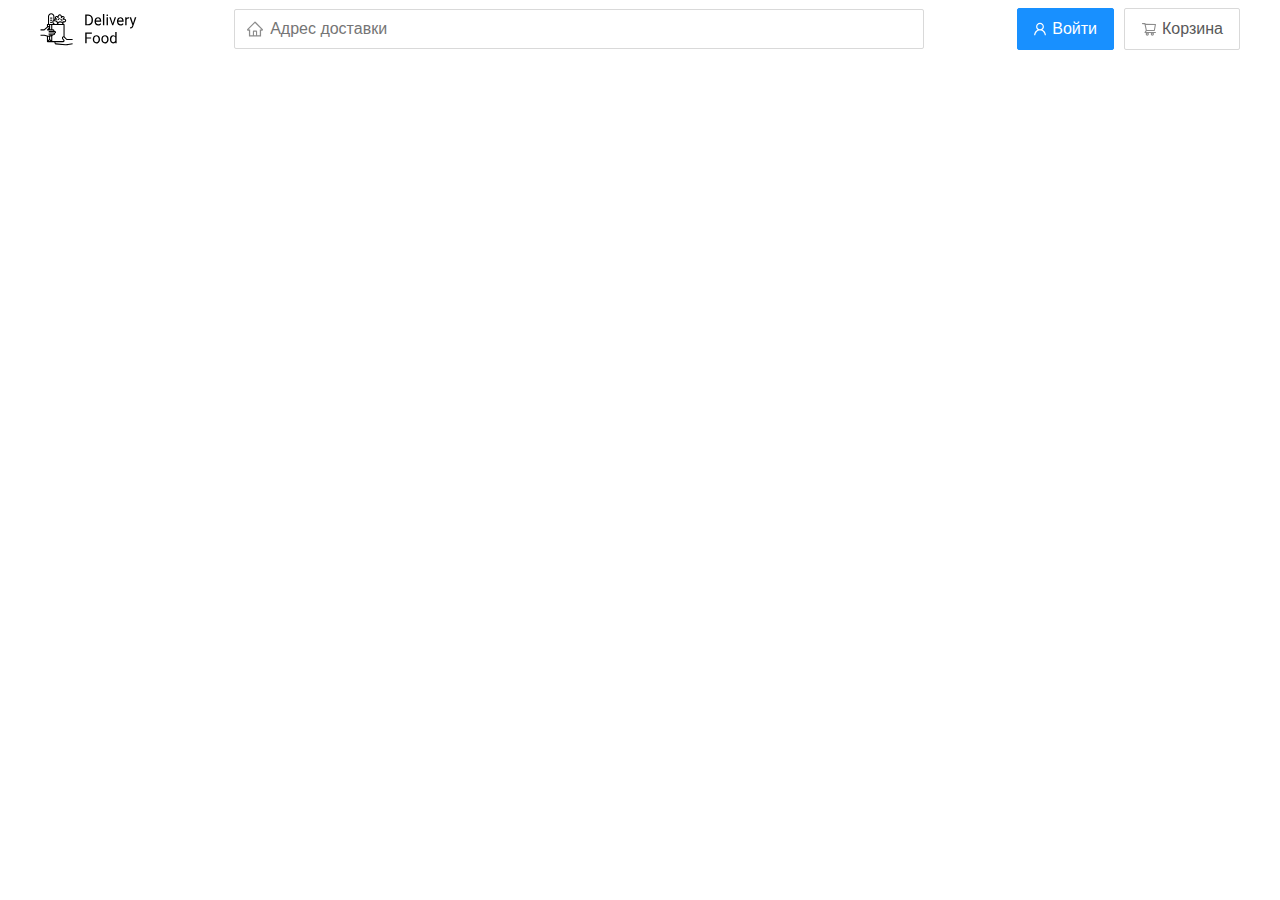
==== index.html @ c95f9808 "feat: add header" ====
<!DOCTYPE html>
<html lang="ru">
<head>
    <meta charset="UTF-8">
    <meta name="viewport" content="width=device-width, initial-scale=1.0">
    <title>Delivery Food - Доставка еды на дом</title>
    <link rel="stylesheet" href="./assets/style.css">
</head>
<body>
    <!-- Header -->
    <div class="container">
        <header class="header">
            <img src="assets\img\logo.svg" alt="Logo" class="logo">
            <input type="text" class="input search-input" placeholder="Адрес доставки">
            <div class="buttons">
                <button class="button button-primary">
                    <img src="./assets/img/user.svg" alt="user" class="button-icon">
                    <span class="button-text">Войти</span></button>
                <button class="button">
                    <img src="./assets/img/shopping-card.svg" alt="shopping-card" class="button-icon">
                    <span class="button-text">Корзина</span></button>
            </div>
        </header>
    </div>
</body>
</html>
---- assets/style.css ----
* {
    box-sizing: border-box;
}

.container {
    max-width: 1200px;
    margin: auto;
}

.header {
    display: flex;
    align-items: center;
    justify-content: space-between;
}

.search-input {
    background: #FFFFFF;
    border: 1px solid #D9D9D9;
    border-radius: 2px;
    height: 40px;
    width: 690px;
    font-size: 16px;
    line-height: 24px;
    background-image: url(../assets/img/home.svg);
    background-repeat: no-repeat;
    background-position: left 11px center;
    padding-left: 35px;
}

.buttons{
    display: flex;
    align-items: center;
}

.button {
    display: flex;
    align-items: center;
    padding: 8px 16px;
    background: #FFFFFF;
    border: 1px solid #D9D9D9;
    box-sizing: border-box;
    border-radius: 2px;
    color: #595959;
    font-size: 16px;
    line-height: 24px;
}

.button-primary {
    background: #1890FF;
    border: 1px solid #1890FF;
    color: #fff;
    margin-right: 10px;
}

.button-icon {
    margin-right: 6px;
}
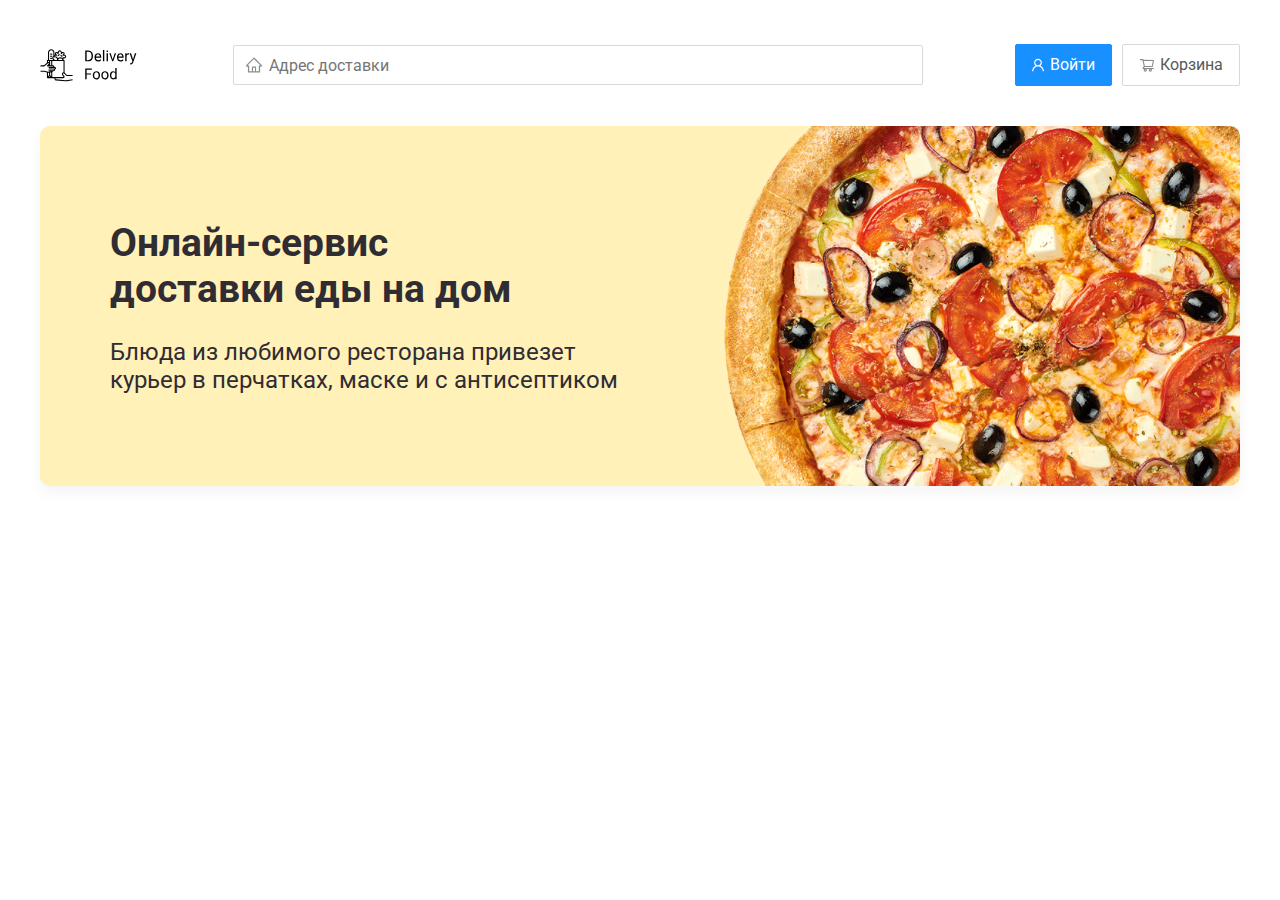
==== commit cfa39b4f: "feat: add promo block" ====
--- a/index.html
+++ b/index.html
@@ -4,6 +4,8 @@
     <meta charset="UTF-8">
     <meta name="viewport" content="width=device-width, initial-scale=1.0">
     <title>Delivery Food - Доставка еды на дом</title>
+    <link href="https://fonts.googleapis.com/css?family=Roboto:400,700&display=swap&subset=cyrillic" rel="stylesheet">
+    <link rel="stylesheet" href="assets\normalize.css">
     <link rel="stylesheet" href="./assets/style.css">
 </head>
 <body>
@@ -21,6 +23,10 @@
                     <span class="button-text">Корзина</span></button>
             </div>
         </header>
+        <section class="promo">
+            <h1 class="promo-title">Онлайн-сервис <br/>доставки еды на дом</h1>
+            <p class="promo-text">Блюда из любимого ресторана привезет курьер в перчатках, маске и с антисептиком</p>
+        </section>
     </div>
 </body>
 </html>--- a/assets/style.css
+++ b/assets/style.css
@@ -1,5 +1,10 @@
 * {
     box-sizing: border-box;
+}
+
+body {
+    font-family: 'Roboto', sans-serif;
+    padding-top: 44px;
 }
 
 .container {
@@ -11,6 +16,7 @@
     display: flex;
     align-items: center;
     justify-content: space-between;
+    margin-bottom: 40px;
 }
 
 .search-input {
@@ -56,3 +62,25 @@
     margin-right: 6px;
 }
 
+.promo {
+    box-shadow: 0px 7px 12px rgba(158, 158, 163, 0.1);
+    background: #FFF1B8 url(./img/promo-img.png) no-repeat top -100px right -247px / 924px;
+    border-radius: 10px;
+    padding: 68px 70px;
+
+}
+.promo-title {
+    font-style: normal;
+    font-weight: bold;
+    font-size: 39px;
+    line-height: 46px;
+    color: #302C34;
+}
+.promo-text {
+    max-width: 538px;
+    font-style: normal;
+    font-weight: normal;
+    font-size: 24px;
+    line-height: 28px;
+    color: #302C34;
+}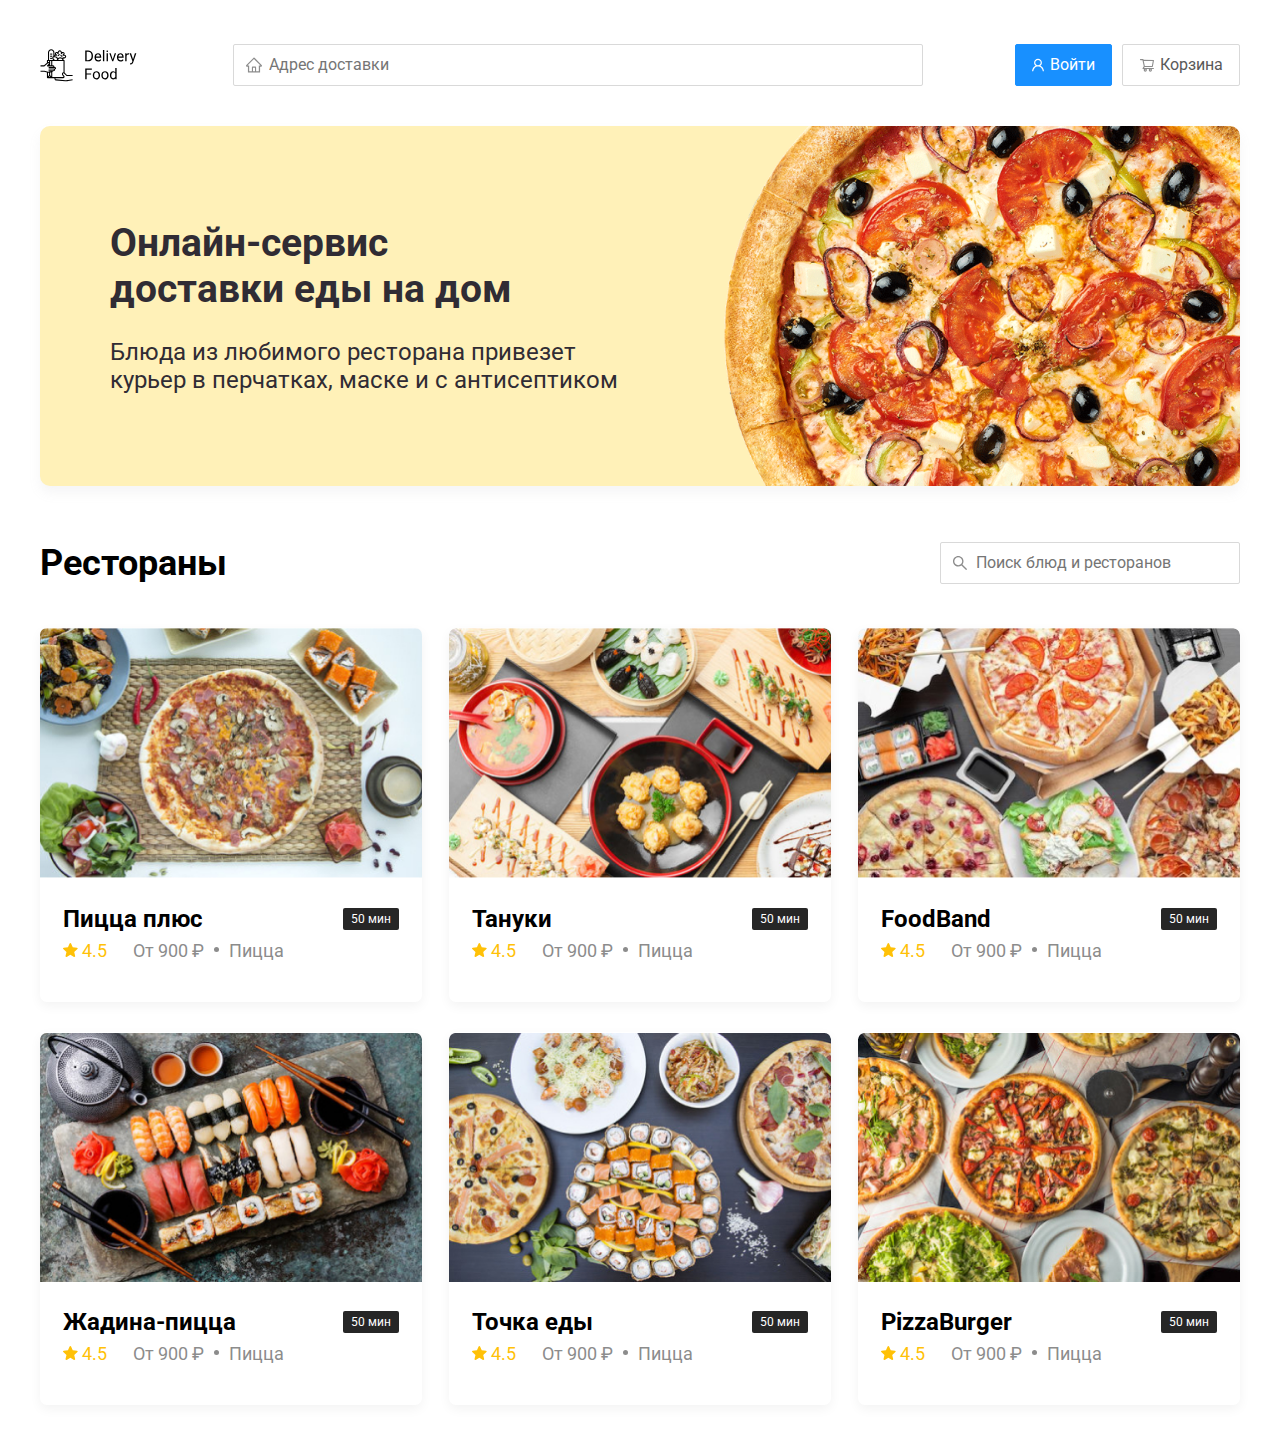
==== commit 83e11184: "feat: add block restaurants" ====
--- a/index.html
+++ b/index.html
@@ -13,7 +13,7 @@
     <div class="container">
         <header class="header">
             <img src="assets\img\logo.svg" alt="Logo" class="logo">
-            <input type="text" class="input search-input" placeholder="Адрес доставки">
+            <input type="text" class="input input-adress" placeholder="Адрес доставки">
             <div class="buttons">
                 <button class="button button-primary">
                     <img src="./assets/img/user.svg" alt="user" class="button-icon">
@@ -27,6 +27,122 @@
             <h1 class="promo-title">Онлайн-сервис <br/>доставки еды на дом</h1>
             <p class="promo-text">Блюда из любимого ресторана привезет курьер в перчатках, маске и с антисептиком</p>
         </section>
+        <section class="restaurants">
+            <div class="section-heading">
+                <h2 class="section-title">Рестораны</h2>
+                <input type="text" class="input-search input" placeholder="Поиск блюд и ресторанов">
+            </div>
+            <div class="cards">
+                <div class="card">
+                    <img src="./assets/img/image1.jpg" alt="image" class="card-image">
+                    <div class="card-text">
+                        <div class="card-heading">
+                            <h3 class="card-title">
+                                Пицца плюс
+                            </h3>
+                            <span class="card-tag tag">50 мин</span>
+                        </div>
+                        <div class="card-info">
+                            <div class="rating">
+                                <img src="./assets/img/rating.svg" alt="rating" class="rating-star">
+                                4.5</div>
+                            <div class="price">От 900 ₽</div>
+                            <div class="category">Пицца</div>
+                        </div>
+                    </div>
+                </div>
+                <div class="card">
+                    <img src="./assets/img/image2.jpg" alt="image" class="card-image">
+                    <div class="card-text">
+                        <div class="card-heading">
+                            <h3 class="card-title">
+                                Тануки
+                            </h3>
+                            <span class="card-tag tag">50 мин</span>
+                        </div>
+                        <div class="card-info">
+                            <div class="rating">
+                                <img src="./assets/img/rating.svg" alt="rating" class="rating-star">
+                                4.5</div>
+                            <div class="price">От 900 ₽</div>
+                            <div class="category">Пицца</div>
+                        </div>
+                    </div>
+                </div>
+                <div class="card">
+                    <img src="./assets/img/image3.jpg" alt="image" class="card-image">
+                    <div class="card-text">
+                        <div class="card-heading">
+                            <h3 class="card-title">
+                                FoodBand
+                            </h3>
+                            <span class="card-tag tag">50 мин</span>
+                        </div>
+                        <div class="card-info">
+                            <div class="rating">
+                                <img src="./assets/img/rating.svg" alt="rating" class="rating-star">
+                                4.5</div>
+                            <div class="price">От 900 ₽</div>
+                            <div class="category">Пицца</div>
+                        </div>
+                    </div>
+                </div>
+                <div class="card">
+                    <img src="./assets/img/image4.jpg" alt="image" class="card-image">
+                    <div class="card-text">
+                        <div class="card-heading">
+                            <h3 class="card-title">
+                                Жадина-пицца
+                            </h3>
+                            <span class="card-tag tag">50 мин</span>
+                        </div>
+                        <div class="card-info">
+                            <div class="rating">
+                                <img src="./assets/img/rating.svg" alt="rating" class="rating-star">
+                                4.5</div>
+                            <div class="price">От 900 ₽</div>
+                            <div class="category">Пицца</div>
+                        </div>
+                    </div>
+                </div>
+                <div class="card">
+                    <img src="./assets/img/image5.jpg" alt="image" class="card-image">
+                    <div class="card-text">
+                        <div class="card-heading">
+                            <h3 class="card-title">
+                                Точка еды
+                            </h3>
+                            <span class="card-tag tag">50 мин</span>
+                        </div>
+                        <div class="card-info">
+                            <div class="rating">
+                                <img src="./assets/img/rating.svg" alt="rating" class="rating-star">
+                                4.5</div>
+                            <div class="price">От 900 ₽</div>
+                            <div class="category">Пицца</div>
+                        </div>
+                    </div>
+                </div>
+                <div class="card">
+                    <img src="./assets/img/image6.jpg" alt="image" class="card-image">
+                    <div class="card-text">
+                        <div class="card-heading">
+                            <h3 class="card-title">
+                                PizzaBurger
+                            </h3>
+                            <span class="card-tag tag">50 мин</span>
+                        </div>
+                        <div class="card-info">
+                            <div class="rating">
+                                <img src="./assets/img/rating.svg" alt="rating" class="rating-star">
+                                4.5</div>
+                            <div class="price">От 900 ₽</div>
+                            <div class="category">Пицца</div>
+                        </div>
+                    </div>
+                </div>
+            </div>
+        </section>
     </div>
 </body>
 </html>--- a/assets/style.css
+++ b/assets/style.css
@@ -19,18 +19,26 @@
     margin-bottom: 40px;
 }
 
-.search-input {
+.input {
     background: #FFFFFF;
     border: 1px solid #D9D9D9;
     border-radius: 2px;
-    height: 40px;
-    width: 690px;
     font-size: 16px;
     line-height: 24px;
-    background-image: url(../assets/img/home.svg);
+    padding: 8px;
+    padding-left: 35px;
     background-repeat: no-repeat;
     background-position: left 11px center;
-    padding-left: 35px;
+}
+
+.input-adress {
+    width: 690px;
+    background-image: url(../assets/img/home.svg);
+}
+
+.input-search {
+    width: 300px;
+    background-image: url(../assets/img/search.svg);
 }
 
 .buttons{
@@ -67,8 +75,9 @@
     background: #FFF1B8 url(./img/promo-img.png) no-repeat top -100px right -247px / 924px;
     border-radius: 10px;
     padding: 68px 70px;
+    margin-bottom: 56px;
+}
 
-}
 .promo-title {
     font-style: normal;
     font-weight: bold;
@@ -76,6 +85,7 @@
     line-height: 46px;
     color: #302C34;
 }
+
 .promo-text {
     max-width: 538px;
     font-style: normal;
@@ -83,4 +93,104 @@
     font-size: 24px;
     line-height: 28px;
     color: #302C34;
-}+}
+
+.section-heading {
+    display: flex;
+    align-items: center;
+    justify-content: space-between;
+    margin-bottom: 44px;
+}
+
+.section-title {
+    font-style: normal;
+    font-weight: bold;
+    font-size: 36px;
+    line-height: 42px;
+    color: #000000;
+    margin: 0;
+}
+
+.cards {
+    display: flex;
+    align-items: flex-start;
+    justify-content: space-between;
+    flex-wrap: wrap;
+}
+
+.card {
+    background: #FFFFFF;
+    box-shadow: 0px 4px 12px rgba(0, 0, 0, 0.05);
+    border-radius: 7px;
+    overflow: hidden;
+    margin-bottom: 30px;
+}
+
+.card-image {
+    width: 384;
+    height: 250px;
+    object-fit: cover;
+}
+
+.card-text {
+    padding: 20px 23px 35px 23px;
+}
+
+.card-heading {
+    display: flex;
+    align-items: center;
+    justify-content: space-between;
+}
+
+.card-title {
+    margin: 0;
+    font-style: normal;
+    font-weight: bold;
+    font-size: 24px;
+    line-height: 32px;
+}
+
+.card-tag {
+    font-style: normal;
+    font-weight: normal;
+    font-size: 12px;
+    line-height: 20px;
+    color: #ffffff;
+    background: #262626;
+    border-radius: 2px;
+    padding: 1px 8px;
+}
+
+.card-info{
+    display: flex;
+    align-items: center;
+}
+
+.rating {
+    margin-right: 26px;
+    color: #ffc107;
+    font-size: 18px;
+    line-height: 32px;
+}
+
+.price, .category {
+    color: #8C8C8C;
+    font-size: 18px;
+    line-height: 32px;
+}
+
+.price {
+    margin-right: 10px;
+}
+
+.price:after {
+    content: '';
+    width: 5px;
+    height: 5px;
+    background-color: #8C8C8C;
+    display: inline-block;
+    vertical-align: middle;
+    border-radius: 50%;
+    margin-left: 10px;
+    margin-bottom: 5px;
+}
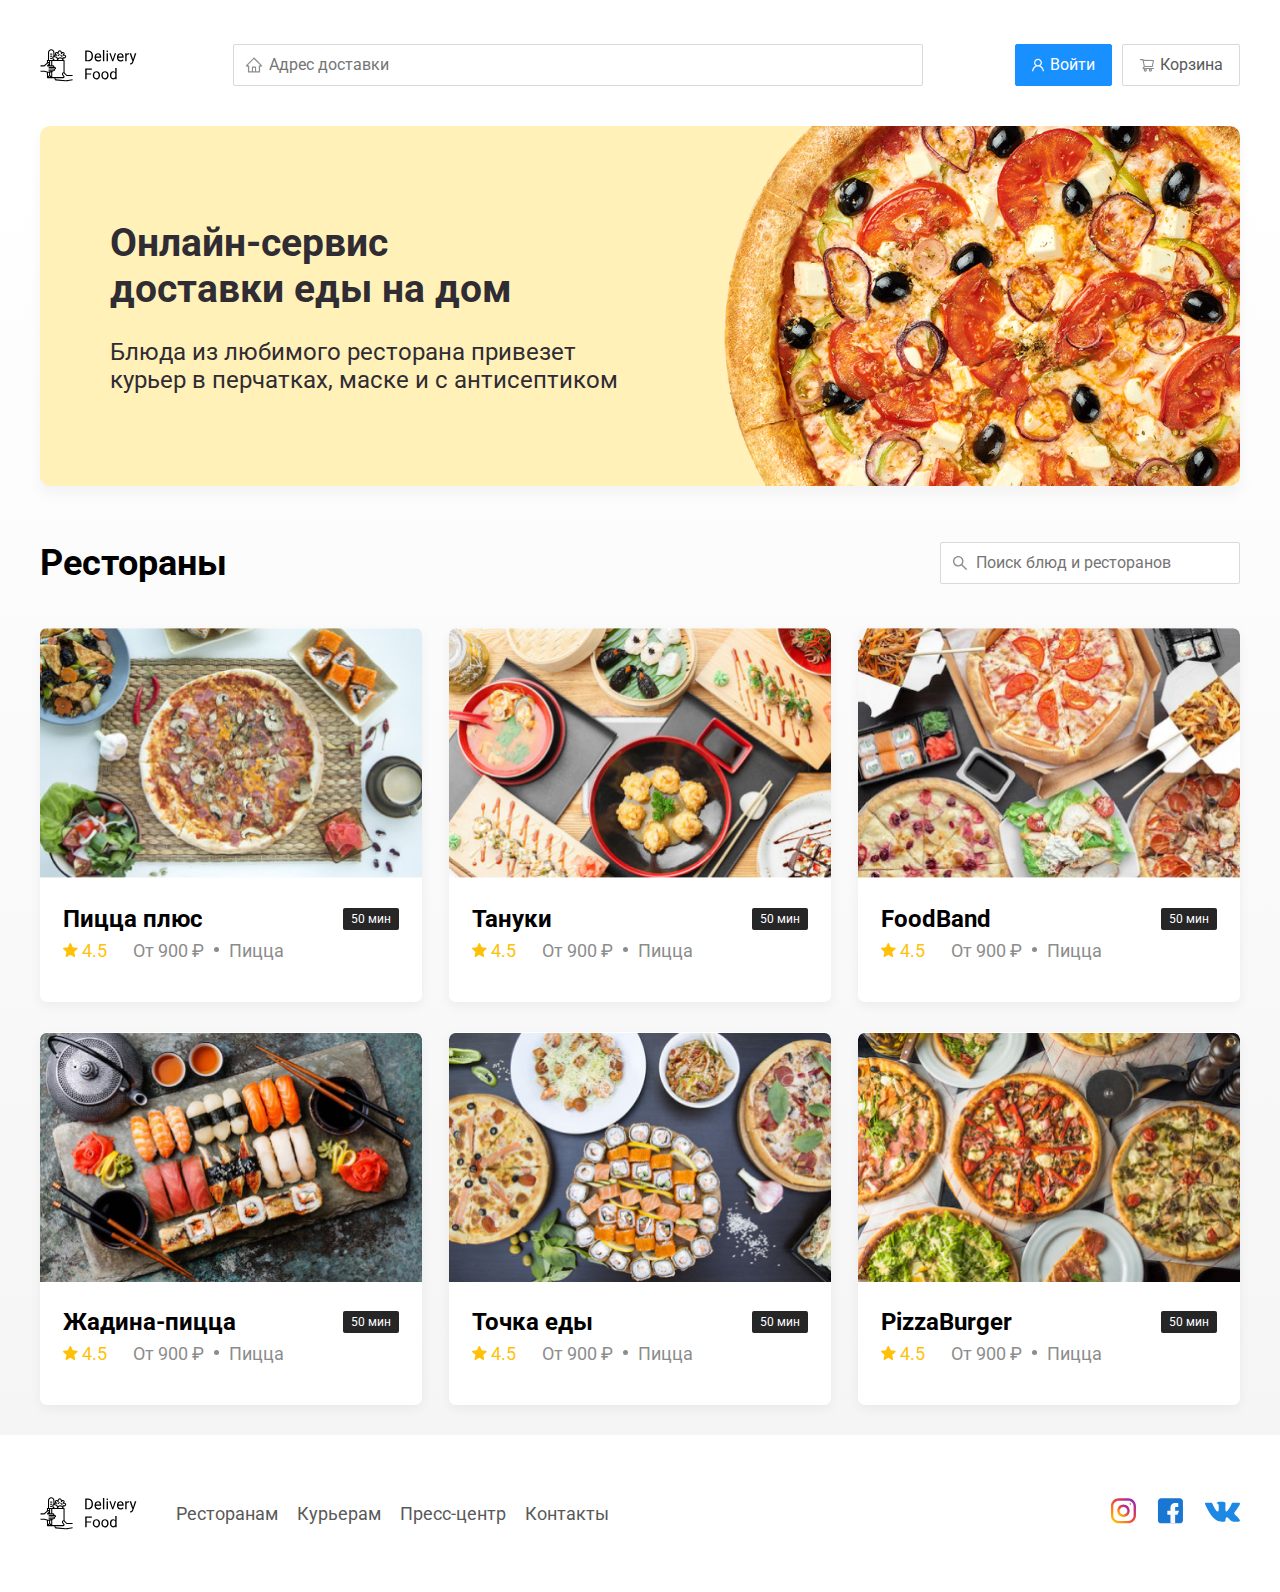
==== commit cce73810: "feat: add footer" ====
--- a/index.html
+++ b/index.html
@@ -23,126 +23,148 @@
                     <span class="button-text">Корзина</span></button>
             </div>
         </header>
-        <section class="promo">
-            <h1 class="promo-title">Онлайн-сервис <br/>доставки еды на дом</h1>
-            <p class="promo-text">Блюда из любимого ресторана привезет курьер в перчатках, маске и с антисептиком</p>
-        </section>
-        <section class="restaurants">
-            <div class="section-heading">
-                <h2 class="section-title">Рестораны</h2>
-                <input type="text" class="input-search input" placeholder="Поиск блюд и ресторанов">
-            </div>
-            <div class="cards">
-                <div class="card">
-                    <img src="./assets/img/image1.jpg" alt="image" class="card-image">
-                    <div class="card-text">
-                        <div class="card-heading">
-                            <h3 class="card-title">
-                                Пицца плюс
-                            </h3>
-                            <span class="card-tag tag">50 мин</span>
+    </div>
+    <main class="main">
+        <div class="container">
+            <section class="promo">
+                <h1 class="promo-title">Онлайн-сервис <br/>доставки еды на дом</h1>
+                <p class="promo-text">Блюда из любимого ресторана привезет курьер в перчатках, маске и с антисептиком</p>
+            </section>
+            <section class="restaurants">
+                <div class="section-heading">
+                    <h2 class="section-title">Рестораны</h2>
+                    <input type="text" class="input-search input" placeholder="Поиск блюд и ресторанов">
+                </div>
+                <div class="cards">
+                    <div class="card">
+                        <img src="./assets/img/image1.jpg" alt="image" class="card-image">
+                        <div class="card-text">
+                            <div class="card-heading">
+                                <h3 class="card-title">
+                                    Пицца плюс
+                                </h3>
+                                <span class="card-tag tag">50 мин</span>
+                            </div>
+                            <div class="card-info">
+                                <div class="rating">
+                                    <img src="./assets/img/rating.svg" alt="rating" class="rating-star">
+                                    4.5</div>
+                                <div class="price">От 900 ₽</div>
+                                <div class="category">Пицца</div>
+                            </div>
                         </div>
-                        <div class="card-info">
-                            <div class="rating">
-                                <img src="./assets/img/rating.svg" alt="rating" class="rating-star">
-                                4.5</div>
-                            <div class="price">От 900 ₽</div>
-                            <div class="category">Пицца</div>
+                    </div>
+                    <div class="card">
+                        <img src="./assets/img/image2.jpg" alt="image" class="card-image">
+                        <div class="card-text">
+                            <div class="card-heading">
+                                <h3 class="card-title">
+                                    Тануки
+                                </h3>
+                                <span class="card-tag tag">50 мин</span>
+                            </div>
+                            <div class="card-info">
+                                <div class="rating">
+                                    <img src="./assets/img/rating.svg" alt="rating" class="rating-star">
+                                    4.5</div>
+                                <div class="price">От 900 ₽</div>
+                                <div class="category">Пицца</div>
+                            </div>
+                        </div>
+                    </div>
+                    <div class="card">
+                        <img src="./assets/img/image3.jpg" alt="image" class="card-image">
+                        <div class="card-text">
+                            <div class="card-heading">
+                                <h3 class="card-title">
+                                    FoodBand
+                                </h3>
+                                <span class="card-tag tag">50 мин</span>
+                            </div>
+                            <div class="card-info">
+                                <div class="rating">
+                                    <img src="./assets/img/rating.svg" alt="rating" class="rating-star">
+                                    4.5</div>
+                                <div class="price">От 900 ₽</div>
+                                <div class="category">Пицца</div>
+                            </div>
+                        </div>
+                    </div>
+                    <div class="card">
+                        <img src="./assets/img/image4.jpg" alt="image" class="card-image">
+                        <div class="card-text">
+                            <div class="card-heading">
+                                <h3 class="card-title">
+                                    Жадина-пицца
+                                </h3>
+                                <span class="card-tag tag">50 мин</span>
+                            </div>
+                            <div class="card-info">
+                                <div class="rating">
+                                    <img src="./assets/img/rating.svg" alt="rating" class="rating-star">
+                                    4.5</div>
+                                <div class="price">От 900 ₽</div>
+                                <div class="category">Пицца</div>
+                            </div>
+                        </div>
+                    </div>
+                    <div class="card">
+                        <img src="./assets/img/image5.jpg" alt="image" class="card-image">
+                        <div class="card-text">
+                            <div class="card-heading">
+                                <h3 class="card-title">
+                                    Точка еды
+                                </h3>
+                                <span class="card-tag tag">50 мин</span>
+                            </div>
+                            <div class="card-info">
+                                <div class="rating">
+                                    <img src="./assets/img/rating.svg" alt="rating" class="rating-star">
+                                    4.5</div>
+                                <div class="price">От 900 ₽</div>
+                                <div class="category">Пицца</div>
+                            </div>
+                        </div>
+                    </div>
+                    <div class="card">
+                        <img src="./assets/img/image6.jpg" alt="image" class="card-image">
+                        <div class="card-text">
+                            <div class="card-heading">
+                                <h3 class="card-title">
+                                    PizzaBurger
+                                </h3>
+                                <span class="card-tag tag">50 мин</span>
+                            </div>
+                            <div class="card-info">
+                                <div class="rating">
+                                    <img src="./assets/img/rating.svg" alt="rating" class="rating-star">
+                                    4.5</div>
+                                <div class="price">От 900 ₽</div>
+                                <div class="category">Пицца</div>
+                            </div>
                         </div>
                     </div>
                 </div>
-                <div class="card">
-                    <img src="./assets/img/image2.jpg" alt="image" class="card-image">
-                    <div class="card-text">
-                        <div class="card-heading">
-                            <h3 class="card-title">
-                                Тануки
-                            </h3>
-                            <span class="card-tag tag">50 мин</span>
-                        </div>
-                        <div class="card-info">
-                            <div class="rating">
-                                <img src="./assets/img/rating.svg" alt="rating" class="rating-star">
-                                4.5</div>
-                            <div class="price">От 900 ₽</div>
-                            <div class="category">Пицца</div>
-                        </div>
-                    </div>
-                </div>
-                <div class="card">
-                    <img src="./assets/img/image3.jpg" alt="image" class="card-image">
-                    <div class="card-text">
-                        <div class="card-heading">
-                            <h3 class="card-title">
-                                FoodBand
-                            </h3>
-                            <span class="card-tag tag">50 мин</span>
-                        </div>
-                        <div class="card-info">
-                            <div class="rating">
-                                <img src="./assets/img/rating.svg" alt="rating" class="rating-star">
-                                4.5</div>
-                            <div class="price">От 900 ₽</div>
-                            <div class="category">Пицца</div>
-                        </div>
-                    </div>
-                </div>
-                <div class="card">
-                    <img src="./assets/img/image4.jpg" alt="image" class="card-image">
-                    <div class="card-text">
-                        <div class="card-heading">
-                            <h3 class="card-title">
-                                Жадина-пицца
-                            </h3>
-                            <span class="card-tag tag">50 мин</span>
-                        </div>
-                        <div class="card-info">
-                            <div class="rating">
-                                <img src="./assets/img/rating.svg" alt="rating" class="rating-star">
-                                4.5</div>
-                            <div class="price">От 900 ₽</div>
-                            <div class="category">Пицца</div>
-                        </div>
-                    </div>
-                </div>
-                <div class="card">
-                    <img src="./assets/img/image5.jpg" alt="image" class="card-image">
-                    <div class="card-text">
-                        <div class="card-heading">
-                            <h3 class="card-title">
-                                Точка еды
-                            </h3>
-                            <span class="card-tag tag">50 мин</span>
-                        </div>
-                        <div class="card-info">
-                            <div class="rating">
-                                <img src="./assets/img/rating.svg" alt="rating" class="rating-star">
-                                4.5</div>
-                            <div class="price">От 900 ₽</div>
-                            <div class="category">Пицца</div>
-                        </div>
-                    </div>
-                </div>
-                <div class="card">
-                    <img src="./assets/img/image6.jpg" alt="image" class="card-image">
-                    <div class="card-text">
-                        <div class="card-heading">
-                            <h3 class="card-title">
-                                PizzaBurger
-                            </h3>
-                            <span class="card-tag tag">50 мин</span>
-                        </div>
-                        <div class="card-info">
-                            <div class="rating">
-                                <img src="./assets/img/rating.svg" alt="rating" class="rating-star">
-                                4.5</div>
-                            <div class="price">От 900 ₽</div>
-                            <div class="category">Пицца</div>
-                        </div>
-                    </div>
+            </section>
+        </div>
+    </main>
+    <footer class="footer">
+        <div class="container">
+            <div class="footer-block">
+                <img src="./assets/img/logo.svg" alt="logo" class="logo footer-logo">
+                <nav class="footer-nav">
+                    <a href="#" class="footer-link">Ресторанам</a>
+                    <a href="#" class="footer-link">Курьерам</a>
+                    <a href="#" class="footer-link">Пресс-центр</a>
+                    <a href="#" class="footer-link">Контакты</a>
+                </nav>
+                <div class="social-links">
+                    <a href="" class="social-link"><img src="./assets/img/inst.svg" alt="instagram"></a>
+                    <a href="" class="social-link"><img src="./assets/img/fb.svg" alt="fc"></a>
+                    <a href="" class="social-link"><img src="./assets/img/vk.svg" alt="vk"></a>
                 </div>
             </div>
-        </section>
-    </div>
+        </div>
+    </footer>
 </body>
 </html>--- a/assets/style.css
+++ b/assets/style.css
@@ -194,3 +194,42 @@
     margin-left: 10px;
     margin-bottom: 5px;
 }
+
+.main {
+    background: linear-gradient(180deg, rgba(245, 245, 245, 0) 1.04%, #F5F5F5 100%);
+}
+.footer {
+    padding: 60px 0;
+}
+.footer-block {
+    display: flex;
+    align-items: center;
+    justify-content: space-between;
+
+}
+.footer-nav {
+    margin-left: 35px;
+    margin-right: auto;
+}
+
+.footer-link {
+    display: inline-block;
+    color: #595959;
+    font-style: normal;
+    font-weight: normal;
+    font-size: 18px;
+    line-height: 21px;
+    text-decoration: none;
+}
+.footer-link:not(:last-child){
+    margin-right: 15px;
+}
+
+.social-links {
+    display: flex;
+    align-items: center;
+}
+
+.social-link:not(:last-child) {
+    margin-right: 21px;
+}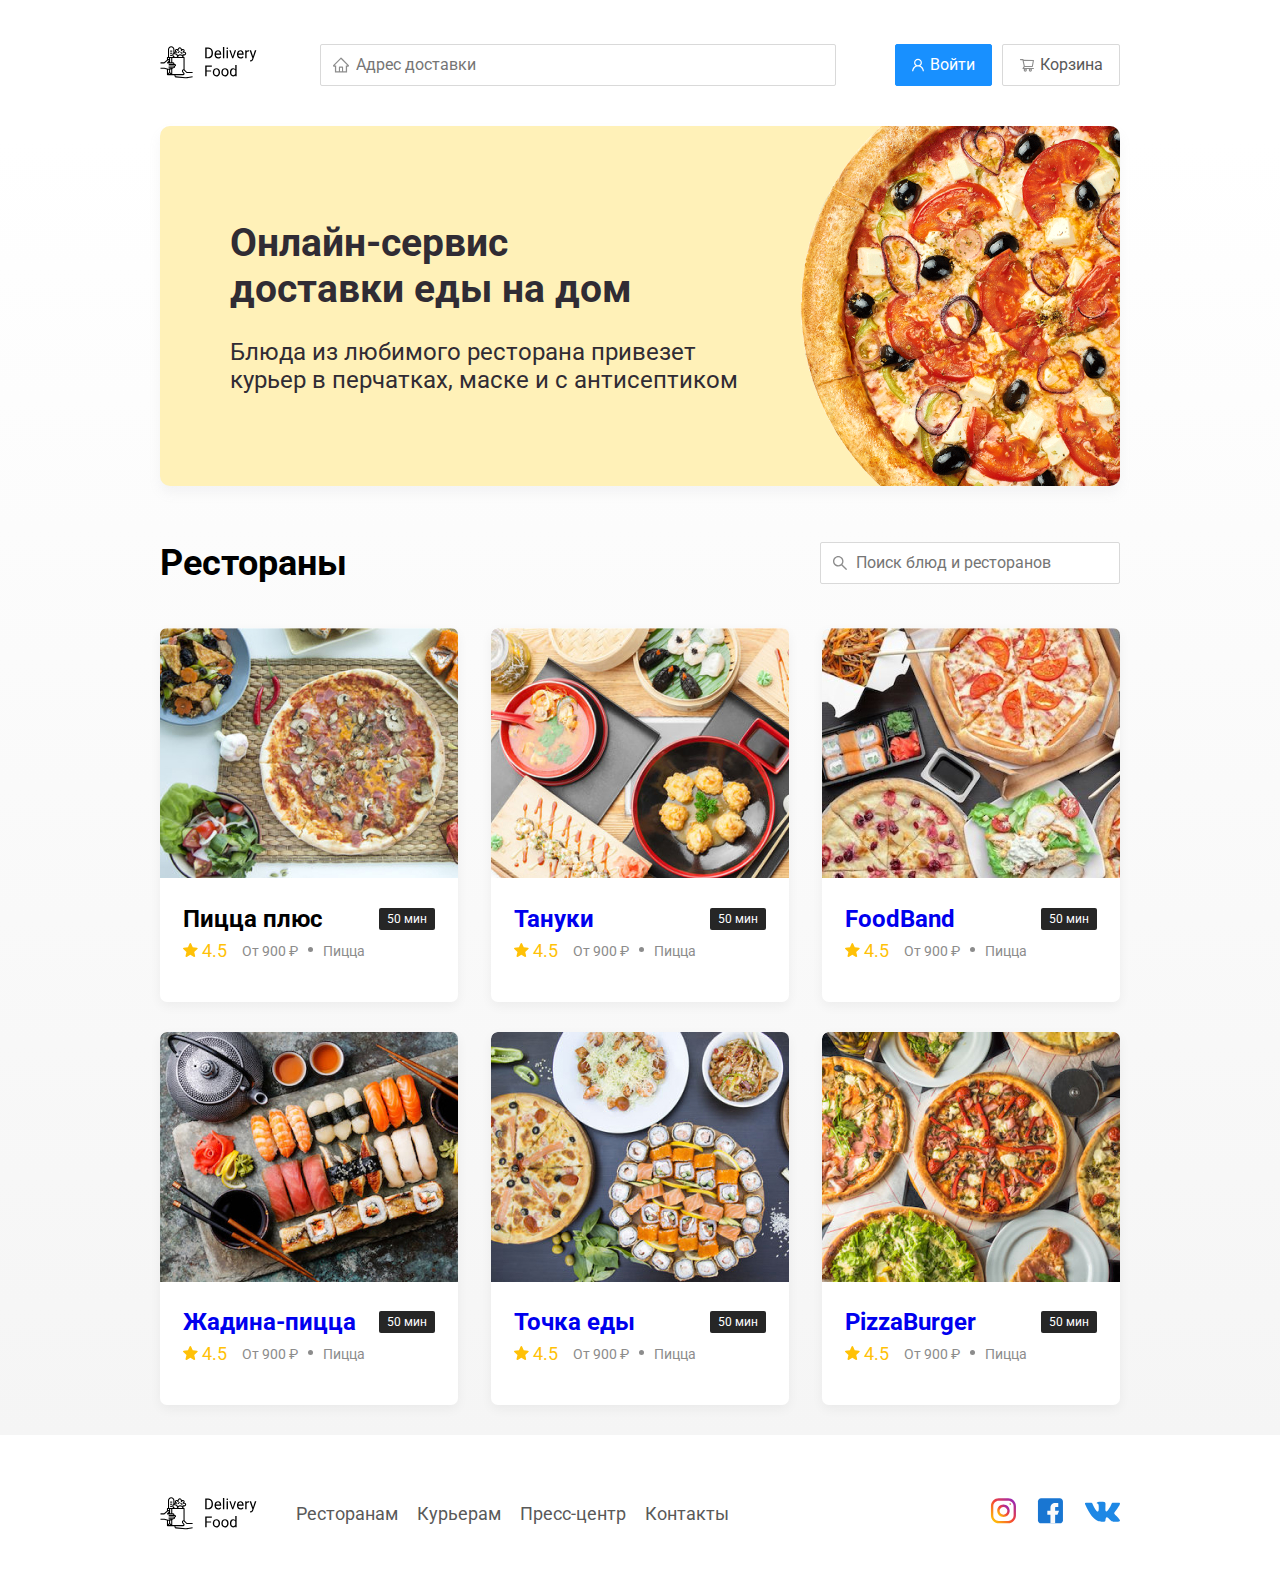
==== commit b147c11e: "feat: add page restaurant" ====
--- a/index.html
+++ b/index.html
@@ -12,7 +12,7 @@
     <!-- Header -->
     <div class="container">
         <header class="header">
-            <img src="assets\img\logo.svg" alt="Logo" class="logo">
+            <a href="index.html" class="logo"> <img src="assets\img\logo.svg" alt="Logo" class="logo"></a>
             <input type="text" class="input input-adress" placeholder="Адрес доставки">
             <div class="buttons">
                 <button class="button button-primary">
@@ -54,7 +54,7 @@
                             </div>
                         </div>
                     </div>
-                    <div class="card">
+                    <a href="restaurant.html" class="card">
                         <img src="./assets/img/image2.jpg" alt="image" class="card-image">
                         <div class="card-text">
                             <div class="card-heading">
@@ -71,8 +71,8 @@
                                 <div class="category">Пицца</div>
                             </div>
                         </div>
-                    </div>
-                    <div class="card">
+                    </a>
+                    <a href="restaurant.html" class="card">
                         <img src="./assets/img/image3.jpg" alt="image" class="card-image">
                         <div class="card-text">
                             <div class="card-heading">
@@ -89,8 +89,8 @@
                                 <div class="category">Пицца</div>
                             </div>
                         </div>
-                    </div>
-                    <div class="card">
+                    </a>
+                    <a href="restaurant.html" class="card">
                         <img src="./assets/img/image4.jpg" alt="image" class="card-image">
                         <div class="card-text">
                             <div class="card-heading">
@@ -107,8 +107,8 @@
                                 <div class="category">Пицца</div>
                             </div>
                         </div>
-                    </div>
-                    <div class="card">
+                    </a>
+                    <a href="restaurant.html" class="card">
                         <img src="./assets/img/image5.jpg" alt="image" class="card-image">
                         <div class="card-text">
                             <div class="card-heading">
@@ -125,8 +125,8 @@
                                 <div class="category">Пицца</div>
                             </div>
                         </div>
-                    </div>
-                    <div class="card">
+                    </a>
+                    <a href="restaurant.html" class="card">
                         <img src="./assets/img/image6.jpg" alt="image" class="card-image">
                         <div class="card-text">
                             <div class="card-heading">
@@ -143,7 +143,7 @@
                                 <div class="category">Пицца</div>
                             </div>
                         </div>
-                    </div>
+                    </a>
                 </div>
             </section>
         </div>
--- a/assets/style.css
+++ b/assets/style.css
@@ -32,13 +32,14 @@
 }
 
 .input-adress {
-    width: 690px;
+    flex: 0.8;
     background-image: url(../assets/img/home.svg);
 }
 
 .input-search {
     width: 300px;
     background-image: url(../assets/img/search.svg);
+    margin-left: auto;
 }
 
 .buttons{
@@ -66,6 +67,10 @@
     margin-right: 10px;
 }
 
+.button-card-text {
+    margin-right: 10px;
+}
+
 .button-icon {
     margin-right: 6px;
 }
@@ -98,7 +103,6 @@
 .section-heading {
     display: flex;
     align-items: center;
-    justify-content: space-between;
     margin-bottom: 44px;
 }
 
@@ -109,6 +113,7 @@
     line-height: 42px;
     color: #000000;
     margin: 0;
+    margin-right: 30px;
 }
 
 .cards {
@@ -124,10 +129,12 @@
     border-radius: 7px;
     overflow: hidden;
     margin-bottom: 30px;
+    flex-basis: 31%;
+    text-decoration: none;
 }
 
 .card-image {
-    width: 384;
+    width: 384px;
     height: 250px;
     object-fit: cover;
 }
@@ -148,6 +155,10 @@
     font-weight: bold;
     font-size: 24px;
     line-height: 32px;
+}
+
+.card-title-reg {
+    font-weight: 400;
 }
 
 .card-tag {
@@ -164,6 +175,20 @@
 .card-info{
     display: flex;
     align-items: center;
+    flex-wrap: wrap;
+}
+
+.card-buttons {
+    display: flex;
+    align-items: center;
+    margin-top: 24px;
+}
+
+.card-price-bold {
+    font-weight: bold;
+    font-size: 20px;
+    line-height: 32px;
+    margin-left: 30px;
 }
 
 .rating {
@@ -181,6 +206,19 @@
 
 .price {
     margin-right: 10px;
+}
+
+.ingredients {
+    color: #8c8c8c;
+    font-size: 18px;
+    line-height: 21px;
+}
+
+.category {
+    text-overflow: ellipsis;
+    overflow: hidden;
+    white-space: nowrap;
+    max-width: 150px;
 }
 
 .price:after {
@@ -198,9 +236,11 @@
 .main {
     background: linear-gradient(180deg, rgba(245, 245, 245, 0) 1.04%, #F5F5F5 100%);
 }
+
 .footer {
     padding: 60px 0;
 }
+
 .footer-block {
     display: flex;
     align-items: center;
@@ -221,6 +261,7 @@
     line-height: 21px;
     text-decoration: none;
 }
+
 .footer-link:not(:last-child){
     margin-right: 15px;
 }
@@ -232,4 +273,183 @@
 
 .social-link:not(:last-child) {
     margin-right: 21px;
+}
+
+@media (max-width: 1366px) {
+    .container {
+        max-width: 960px;
+    }
+
+    .promo {
+        background-position: center right -300px;
+        background-size: 750px;
+    }
+
+    .rating {
+        margin-right: 15px;
+    }
+
+    .category, .price {
+        font-size: 14px;
+    }
+}
+
+@media (max-width: 992px){
+    .container {
+        max-width: 750px;
+    }
+
+    .promo {
+        padding: 50px;
+        background-size: 500px;
+        background-position: center right -200px;
+    }
+
+    .promo-text {
+        font-size: 18px;
+        max-width: 400px;
+    }
+
+    .card {
+        flex-basis: 49%;
+    }
+
+    .footer-link {
+        font-size: 16px;
+    }
+}
+
+@media (max-width: 768px){
+    .container{
+        max-width: 560px;
+    }
+
+    .card-info {
+        flex-wrap: wrap;
+    }
+
+    .card .rating{
+        flex-basis: 100%;
+    }
+
+    .card-title {
+        font-size: 18px;
+    }
+
+    .promo-title {
+        font-size: 24px;
+        line-height: 1.4;
+    }
+
+    .promo {
+        background-size: 400px;
+        background-position: bottom 50px right -200px;
+    }
+
+    .promo-text {
+        margin-top: 0;
+    }
+}
+
+@media (max-width: 578px){
+    .container {
+        max-width: 90%;
+    }
+
+    .header {
+        flex-wrap: wrap;
+    }
+
+    .input-adress {
+        margin-top: 15px;
+        order: 5;
+        flex: 1;
+    }
+
+    .promo{
+        background-image: none;
+    }
+
+    .promo-title {
+        margin-bottom: 10px;
+    }
+
+    .section-title{
+        font-size: 20px;
+    }
+
+    .card {
+        flex-basis: 100%;
+    }
+
+    .card-image {
+        width: 100%;
+    }
+
+    .footer {
+        padding: 30px 0;
+    }
+
+    .footer-block {
+        align-items: flex-start;
+    }
+
+    .footer-nav {
+        display: flex;
+        flex-direction: column;
+        order: 0;
+        margin-left: 0;
+        margin-right: 0;
+    }
+
+    .footer-logo {
+        margin-right: 15px;
+        order: 1;
+    }
+
+    .social-links {
+        order: 2;
+    }
+
+}
+
+@media (max-width: 480px) {
+    .button-text {
+        display: none;
+    }
+
+    .button-icon {
+        margin: 0;
+    }
+
+    .button {
+        min-height: 40px;
+    }
+
+    .promo {
+        padding: 20px;
+    }
+
+    .section-heading {
+        flex-wrap: wrap;
+    }
+
+    .footer-block {
+        flex-wrap: wrap;
+        flex-direction: column;
+        align-items: center;
+    }
+
+    .footer-logo {
+        order: 0;
+        margin-bottom: 20px;
+    }
+
+    .footer-nav {
+        margin-bottom: 20px;
+        text-align: center;
+    }
+    .footer-link.footer-link:not(:last-child) {
+        margin-right: 0;
+    }
 }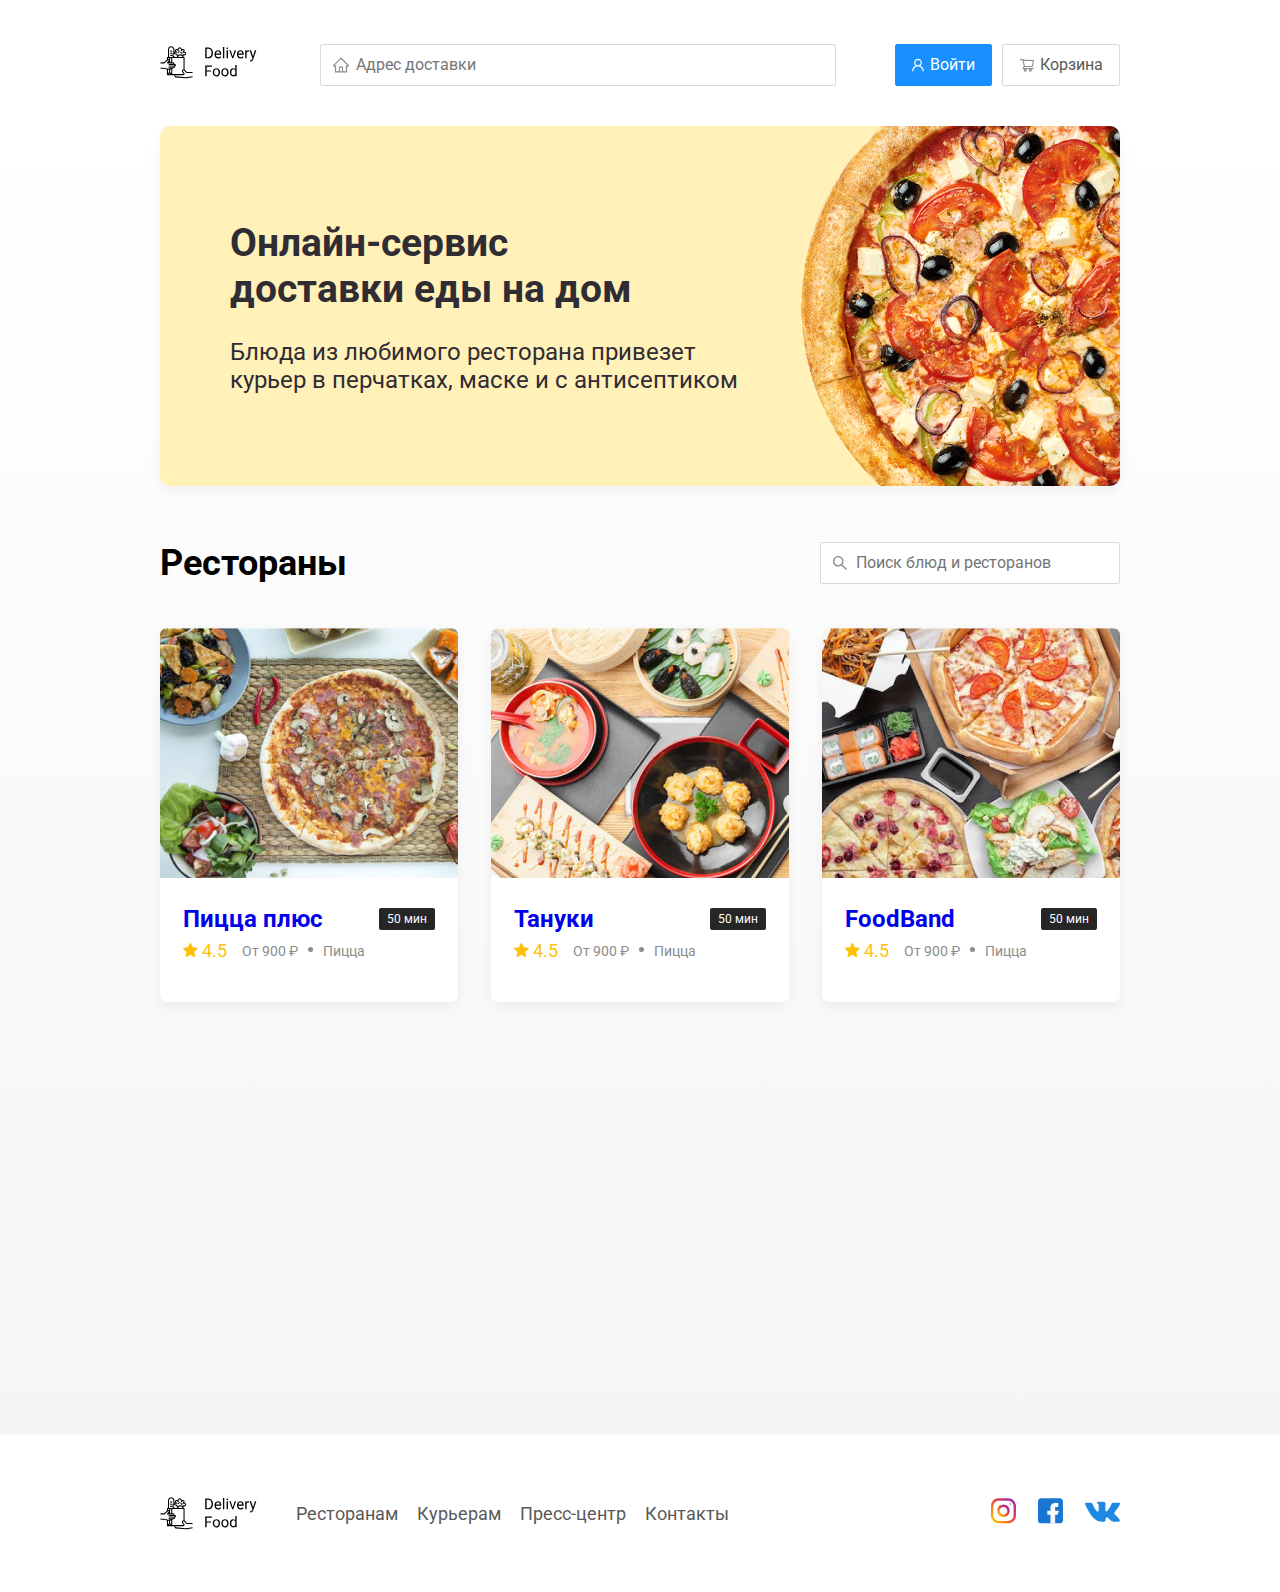
==== commit 0ac08758: "feat: add animation and modal window" ====
--- a/index.html
+++ b/index.html
@@ -6,6 +6,7 @@
     <title>Delivery Food - Доставка еды на дом</title>
     <link href="https://fonts.googleapis.com/css?family=Roboto:400,700&display=swap&subset=cyrillic" rel="stylesheet">
     <link rel="stylesheet" href="assets\normalize.css">
+    <link rel="stylesheet" href="assets\animate.css">
     <link rel="stylesheet" href="./assets/style.css">
 </head>
 <body>
@@ -18,7 +19,7 @@
                 <button class="button button-primary">
                     <img src="./assets/img/user.svg" alt="user" class="button-icon">
                     <span class="button-text">Войти</span></button>
-                <button class="button">
+                <button class="button" id="cart-button">
                     <img src="./assets/img/shopping-card.svg" alt="shopping-card" class="button-icon">
                     <span class="button-text">Корзина</span></button>
             </div>
@@ -36,7 +37,7 @@
                     <input type="text" class="input-search input" placeholder="Поиск блюд и ресторанов">
                 </div>
                 <div class="cards">
-                    <div class="card">
+                    <a href="restaurant.html" class="card wow fadeInUp" data-wow-delay='0.2s'>
                         <img src="./assets/img/image1.jpg" alt="image" class="card-image">
                         <div class="card-text">
                             <div class="card-heading">
@@ -53,8 +54,8 @@
                                 <div class="category">Пицца</div>
                             </div>
                         </div>
-                    </div>
-                    <a href="restaurant.html" class="card">
+                    </a>
+                    <a href="restaurant.html" class="card wow fadeInUp" data-wow-delay='0.4s'>
                         <img src="./assets/img/image2.jpg" alt="image" class="card-image">
                         <div class="card-text">
                             <div class="card-heading">
@@ -72,7 +73,7 @@
                             </div>
                         </div>
                     </a>
-                    <a href="restaurant.html" class="card">
+                    <a href="restaurant.html" class="card wow fadeInUp" data-wow-delay='0.6s'>
                         <img src="./assets/img/image3.jpg" alt="image" class="card-image">
                         <div class="card-text">
                             <div class="card-heading">
@@ -90,7 +91,7 @@
                             </div>
                         </div>
                     </a>
-                    <a href="restaurant.html" class="card">
+                    <a href="restaurant.html" class="card wow fadeInUp" data-wow-delay='0.2s'>
                         <img src="./assets/img/image4.jpg" alt="image" class="card-image">
                         <div class="card-text">
                             <div class="card-heading">
@@ -108,7 +109,7 @@
                             </div>
                         </div>
                     </a>
-                    <a href="restaurant.html" class="card">
+                    <a href="restaurant.html" class="card wow fadeInUp" data-wow-delay='0.4s'>
                         <img src="./assets/img/image5.jpg" alt="image" class="card-image">
                         <div class="card-text">
                             <div class="card-heading">
@@ -126,7 +127,7 @@
                             </div>
                         </div>
                     </a>
-                    <a href="restaurant.html" class="card">
+                    <a href="restaurant.html" class="card wow fadeInUp" data-wow-delay='0.6s'>
                         <img src="./assets/img/image6.jpg" alt="image" class="card-image">
                         <div class="card-text">
                             <div class="card-heading">
@@ -166,5 +167,51 @@
             </div>
         </div>
     </footer>
+    <div class="modal">
+        <div class="modal-dialog">
+            <div class="modal-header">
+                <h3 class="modal-title">Корзина</h3>
+                <button class="close">&times;</button>
+            </div>
+            <div class="modal-body">
+                <div class="food-row">
+                    <span class="food-name">Ролл угорь стандарт</span>
+                    <strong class="food-price">250 ₽</strong>  
+                    <div class="food-counter">
+                        <button class="counter-button">-</button>
+                        <span class="counter">1</span>
+                        <button class="counter-button">+</button>
+                    </div>
+                </div>
+                <div class="food-row">
+                    <span class="food-name">Ролл угорь стандарт</span>
+                    <strong class="food-price">250 ₽</strong>  
+                    <div class="food-counter">
+                        <button class="counter-button">-</button>
+                        <span class="counter">1</span>
+                        <button class="counter-button">+</button>
+                    </div>
+                </div>
+                <div class="food-row">
+                    <span class="food-name">Ролл угорь стандарт</span>
+                    <strong class="food-price">250 ₽</strong>  
+                    <div class="food-counter">
+                        <button class="counter-button">-</button>
+                        <span class="counter">1</span>
+                        <button class="counter-button">+</button>
+                    </div>
+                </div>
+            </div>
+            <div class="modal-footer">
+                <span class="modal-pricetag">1250 ₽</span>
+                <div class="footer-buttons">
+                    <button class="button button-primary">Оформить заказ</button>
+                    <button class="button">Отмена</button>
+                </div>
+            </div>
+        </div>
+    </div>
+    <script src="./wow.min.js"></script>
+    <script src="./script.js"></script>
 </body>
 </html>--- a/assets/style.css
+++ b/assets/style.css
@@ -247,6 +247,7 @@
     justify-content: space-between;
 
 }
+
 .footer-nav {
     margin-left: 35px;
     margin-right: auto;
@@ -275,6 +276,118 @@
     margin-right: 21px;
 }
 
+.modal {
+    position: fixed;
+    left: 0;
+    top: 0;
+    width: 100%;
+    height: 100%;
+    background: rgba(0,0,0,0.4);
+    display: none;
+}
+
+.is-open {
+    display: flex;
+}
+
+.modal-dialog {
+    margin: auto;
+    max-width: 780px;
+    width: 95%;
+    background: #FFFFFF;
+    border-radius: 5px;
+    padding: 40px 45px;
+}
+.modal-header {
+    display: flex;
+    align-items: center;
+    justify-content: space-between;
+    margin-bottom: 45px;
+}
+ 
+.close {
+    font-size: 36px;
+    border: none;
+    background-color: transparent;
+}
+
+.modal-title {
+    margin: 0;
+    font-weight: bold;
+    font-size: 36px;
+    line-height: 42px;
+}
+.modal-body {
+    margin-bottom: 52px;
+}
+
+.food-row {
+    display: flex;
+    align-items: center;
+    justify-content: space-between;
+    padding-bottom: 8px;
+    border-bottom: 1px solid #d9d9d9;
+    margin-bottom: 15px;
+}
+
+.food-name {
+    font-weight: normal;
+    font-size: 18px;
+    line-height: 32px;
+}
+
+.food-price {
+    margin-left: auto;
+    margin-right: 47px;
+    font-weight: bold;
+}
+
+.food-counter {
+    display: flex;
+    align-items: center;
+}
+
+.counter-button {
+    display: flex;
+    align-items: center;
+    justify-content: center;
+    width: 39px;
+    height: 42px;
+    background: #FFFFFF;
+    border: 1px solid #40A9FF;
+    box-sizing: border-box;
+    border-radius: 2px;
+    font-weight: normal;
+    font-size: 14px;
+    line-height: 22px;
+    color: #40A9FF
+}
+
+.counter {
+    font-size: 16px;
+    line-height: 24px;
+    margin-left: 10px;
+    margin-right: 10px;
+}
+
+.modal-footer {
+    display: flex;
+    align-items: center;
+    justify-content: space-between;
+}
+
+.footer-buttons{
+    display: flex;
+    justify-content: space-between;
+}
+
+.modal-pricetag {
+    background: #262626;
+    border-radius: 5px;
+    color: #fff;
+    padding: 15px 20px;
+}
+
 @media (max-width: 1366px) {
     .container {
         max-width: 960px;
